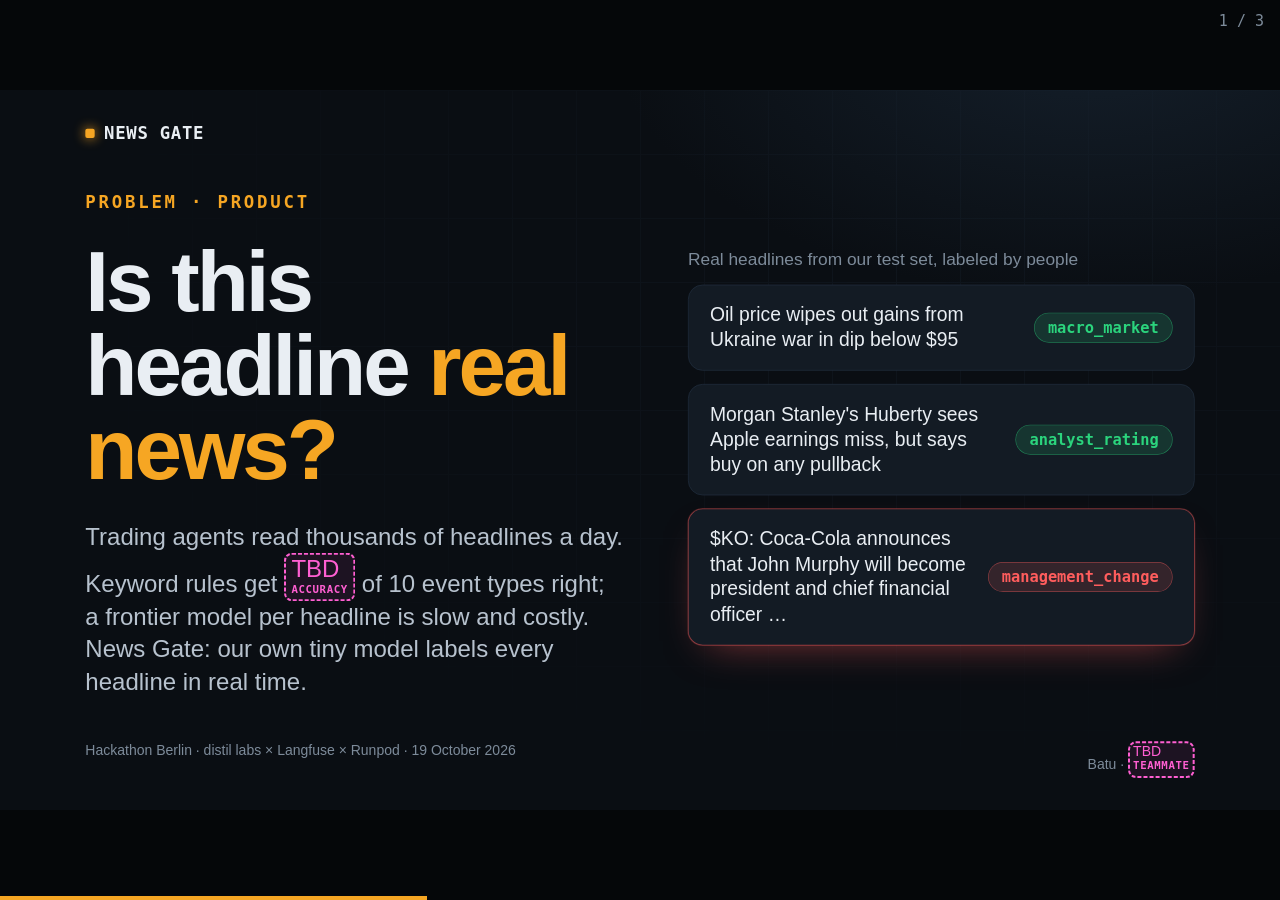
==== pitch/slides.html @ ec7ae5cb "Pitch: 3 slides, 60-second script, demo runbook, jury Q&A and live demo script for News Gate" ====
<!doctype html>
<html lang="en">
<head>
<meta charset="utf-8">
<meta name="viewport" content="width=device-width, initial-scale=1">
<title>News Gate · Pitch</title>

<!--
  NUMBERS FROM THE DAY: fill in this block, nothing else.
  null = still open; the slide then shows a pink dashed "TBD" box, so nothing unfinished goes on stage unnoticed.
  Values are shown exactly as typed, so write the unit too ("94%", "$0.03", "180 ms", "40,000").
  Sources: `uv run experiment ...` summaries, the Langfuse runs and pairs_signal/README.md (see demo-runbook.md).
  Dataset values as of fm/pairs-prep fbb24c0 (README, may change while the datasets grow):
  rules_event 30.5% (fixed test set of 400 headlines).
-->
<script type="application/json" id="numbers">
{
  "team": ["Batu", null],
  "baseline": { "rules_event": null },
  "small": { "name": null, "accuracy": null, "cost_per_1k": null, "latency": null },
  "big":   { "name": "Claude Haiku 5.5", "accuracy": null, "cost_per_1k": null, "latency": null },
  "loop":  { "v1_accuracy": null, "v2_accuracy": null, "v1_errors": null }
}
</script>

<style>
  /* Pitch deck. Arrow keys, space or click to move. N shows speaker notes, F full screen.
     No external files: system fonts, inline SVG, so it runs offline. */
  :root {
    --bg: #0a0e13; --bg2: #0f151c; --panel: #131b24; --panel2: #18222d; --line: #223040;
    --ink: #e9eef3; --soft: #b7c2ce; --muted: #7d8b9a;
    --amber: #f6a623; --amber-soft: rgba(246, 166, 35, .14);
    --up: #2bd47d; --up-soft: rgba(43, 212, 125, .14);
    --down: #ff5d5d; --down-soft: rgba(255, 93, 93, .14);
    --todo: #ff5fd2;
    --sans: "Inter", "SF Pro Display", -apple-system, "Helvetica Neue", "Segoe UI", Arial, sans-serif;
    --mono: "JetBrains Mono", "SF Mono", Menlo, Consolas, monospace;
  }
  * { margin: 0; box-sizing: border-box; }
  html, body { height: 100%; background: #050709; overflow: hidden; }
  #stage { position: absolute; left: 50%; top: 50%; width: 1920px; height: 1080px; transform-origin: 0 0; }
  #stage > section {
    position: absolute; inset: 0; overflow: hidden; padding: 120px 128px 132px;
    background: radial-gradient(1200px 700px at 85% -10%, #15202c 0%, rgba(21, 32, 44, 0) 60%), var(--bg);
    color: var(--ink); font-family: var(--sans);
    opacity: 0; pointer-events: none; transition: opacity .4s ease;
  }
  #stage > section::before {
    content: ""; position: absolute; inset: 0; pointer-events: none;
    background-image: linear-gradient(var(--line) 1px, transparent 1px), linear-gradient(90deg, var(--line) 1px, transparent 1px);
    background-size: 96px 96px; opacity: .22;
    mask-image: radial-gradient(ellipse at 70% 30%, #000 0%, transparent 70%);
  }
  #stage > section > * { position: relative; }
  #stage > section > .foot, #stage > section > .brand { position: absolute; }
  #stage > section.on { opacity: 1; pointer-events: auto; }
  #stage > section > aside { display: none; }

  /* Type, sized for the back of the room */
  .kicker { font: 600 26px/1 var(--mono); letter-spacing: .16em; text-transform: uppercase; color: var(--amber); }
  h1 { font-size: 128px; line-height: .98; font-weight: 750; letter-spacing: -.035em; }
  h2 { font-size: 84px; line-height: 1.02; font-weight: 720; letter-spacing: -.03em; }
  h1 em, h2 em { font-style: normal; color: var(--amber); }
  .lead { font-size: 36px; line-height: 1.35; color: var(--soft); }
  .small { font-size: 26px; line-height: 1.4; color: var(--muted); }
  .mono { font-family: var(--mono); }
  .up { color: var(--up); } .down { color: var(--down); }
  .big { font-weight: 750; letter-spacing: -.04em; line-height: 1; }
  .foot {
    left: 128px; right: 128px; bottom: 48px; display: flex; justify-content: space-between; gap: 48px;
    font-size: 21px; line-height: 1.35; color: var(--muted);
  }
  .brand { position: absolute; left: 128px; top: 52px; display: flex; align-items: center; gap: 14px; font: 700 26px/1 var(--mono); letter-spacing: .04em; color: var(--ink); }
  .brand i { width: 14px; height: 14px; border-radius: 3px; background: var(--amber); box-shadow: 0 0 18px var(--amber); }

  .panel { background: linear-gradient(180deg, var(--panel2), var(--panel)); border: 1px solid var(--line); border-radius: 28px; padding: 40px 44px; }
  .panel.hot { border-color: rgba(246, 166, 35, .6); }
  .pill { display: inline-flex; align-items: center; gap: 10px; padding: 10px 20px; border-radius: 99px; font: 600 23px/1 var(--mono); border: 1px solid var(--line); background: var(--panel); color: var(--soft); white-space: nowrap; }
  .pill.shock { color: var(--down); border-color: rgba(255, 93, 93, .45); background: var(--down-soft); }
  .pill.ok { color: var(--up); border-color: rgba(43, 212, 125, .45); background: var(--up-soft); }
  .arrow { font-size: 60px; line-height: 1; color: var(--muted); text-align: center; }
  .step .kicker { font-size: 19px; color: var(--muted); }
  .step.hot .kicker { color: var(--amber); }
  .step p + p { font-size: 32px; font-weight: 650; margin-top: 12px; line-height: 1.2; }

  /* Placeholders from the numbers block */
  .v { white-space: nowrap; }
  .v.todo {
    display: inline-block; color: var(--todo); border: 3px dashed var(--todo); border-radius: 12px;
    padding: 0 .22em; line-height: 1.15; background: rgba(255, 95, 210, .08);
  }
  .v.todo::after { content: attr(data-hint); display: block; font: 600 16px/1.2 var(--mono); letter-spacing: .06em; text-transform: uppercase; padding-bottom: 6px; }

  /* Entrance: .rise children slide up in order when the slide shows */
  .rise { opacity: 0; transform: translateY(28px); }
  section.on .rise { animation: rise .7s cubic-bezier(.2, .8, .2, 1) forwards; animation-delay: calc(var(--d, 0) * 100ms + 100ms); }
  @keyframes rise { to { opacity: 1; transform: none; } }
  @media (prefers-reduced-motion: reduce) {
    #stage > section { transition: none; }
    .rise, section.on .rise { animation: none; opacity: 1; transform: none; }
  }

  /* Headline feed */
  .feed { display: flex; flex-direction: column; gap: 20px; }
  .feed .row { display: grid; grid-template-columns: 1fr auto; align-items: center; gap: 28px; padding: 26px 32px; border-radius: 22px; background: var(--panel); border: 1px solid var(--line); }
  .feed .row p { font-size: 29px; line-height: 1.3; color: var(--ink); }
  .feed .row .t { font: 500 20px/1 var(--mono); color: var(--muted); margin-bottom: 10px; }
  .feed .row.hot { border-color: rgba(255, 93, 93, .55); box-shadow: 0 0 0 1px rgba(255, 93, 93, .25), 0 24px 60px -30px rgba(255, 93, 93, .55); }

  /* Label grid */
  .labels { display: grid; grid-template-columns: repeat(5, 1fr); gap: 18px; }
  .labels div { padding: 22px 24px; border-radius: 20px; background: var(--panel); border: 1px solid var(--line); }
  .labels div.s { border-color: rgba(255, 93, 93, .45); background: linear-gradient(180deg, rgba(255, 93, 93, .1), var(--panel)); }
  .labels b { display: block; font: 600 22px/1.2 var(--mono); color: var(--ink); }
  .labels div.s b { color: var(--down); }
  .labels span { display: block; margin-top: 10px; font-size: 22px; line-height: 1.3; color: var(--muted); }

  /* Terminal */
  .term { background: #070a0d; border: 1px solid var(--line); border-radius: 22px; overflow: hidden; font: 500 32px/1.65 var(--mono); }
  .term .bar { display: flex; gap: 10px; padding: 18px 22px; background: #0e141a; border-bottom: 1px solid var(--line); }
  .term .bar i { width: 14px; height: 14px; border-radius: 50%; background: #2a3644; }
  .term .bar span { margin-left: 12px; font-size: 20px; color: var(--muted); }
  .term pre { padding: 30px 40px; font: inherit; white-space: pre-wrap; color: var(--soft); }
  .term .k { color: var(--muted); display: inline-block; width: 9ch; }
  .term .p { color: var(--amber); }
  .term .v.todo { font-size: 24px; vertical-align: middle; }
  .term .v.todo::after { font-size: 14px; }

  /* Metric tiles */
  .metric { display: grid; grid-template-rows: auto 1fr; gap: 26px; }
  .metric h3 { font: 600 24px/1 var(--mono); letter-spacing: .12em; text-transform: uppercase; color: var(--muted); }
  .vs { display: grid; grid-template-columns: minmax(0, 1fr) minmax(0, 1fr); border-radius: 22px; overflow: hidden; border: 1px solid var(--line); }
  .vs > div { padding: 30px 26px 34px; background: var(--panel); }
  .vs > div + div { border-left: 1px solid var(--line); background: var(--bg2); }
  .vs .who { font: 600 21px/1.3 var(--mono); color: var(--muted); }
  .vs .who b { color: var(--amber); font-weight: 600; }
  .vs .num { margin-top: 16px; font-size: 58px; white-space: nowrap; font-weight: 720; letter-spacing: -.03em; line-height: 1.05; }
  .vs .num .v.todo { font-size: 52px; }
  .vs .who .v.todo { font-size: 19px; margin-top: 4px; }
  .vs .who .v.todo::after { font-size: 12px; }

  #notes { display: none; position: fixed; left: 0; right: 0; bottom: 0; max-height: 40vh; overflow: auto; padding: 16px 24px; background: rgba(5, 7, 9, .95); color: var(--ink); font: 20px/1.45 var(--sans); white-space: pre-wrap; z-index: 2; border-top: 1px solid var(--line); }
  body.notes #notes { display: block; }
  #count { position: fixed; right: 16px; top: 12px; color: var(--muted); font: 15px var(--mono); }
  #bar { position: fixed; left: 0; bottom: 0; height: 4px; background: var(--amber); transition: width .45s ease; }
</style>
</head>
<body>
<div id="stage">

<!-- 1 · Title -->
<section id="title">
  <div class="brand"><i></i>NEWS GATE</div>
  <div style="display:grid;grid-template-columns:1fr 760px;gap:96px;align-items:center;height:100%">
    <div style="display:flex;flex-direction:column;gap:44px">
      <p class="kicker rise">Problem · product</p>
      <h1 class="rise" style="--d:1">Is this headline <em>real news?</em></h1>
      <p class="lead rise" style="--d:2;max-width:900px">Trading agents read thousands of headlines a day. Keyword rules get <span class="v" data-k="baseline.rules_event" data-hint="accuracy"></span> of 10 event types right; a frontier model per headline is slow and costly. News Gate: our own tiny model labels every headline in real time.</p>
    </div>
    <div class="feed">
      <p class="small rise" style="--d:3">Real headlines from our test set, labeled by people</p>
      <div class="row rise" style="--d:4"><p>Oil price wipes out gains from Ukraine war in dip below $95</p><span class="pill ok">macro_market</span></div>
      <div class="row rise" style="--d:5"><p>Morgan Stanley's Huberty sees Apple earnings miss, but says buy on any pullback</p><span class="pill ok">analyst_rating</span></div>
      <div class="row hot rise" style="--d:6"><p>$KO: Coca-Cola announces that John Murphy will become president and chief financial officer …</p><span class="pill shock">management_change</span></div>
    </div>
  </div>
  <div class="foot"><span>Hackathon Berlin · distil labs × Langfuse × Runpod · 19 October 2026</span><span><span class="v" data-k="team.0" data-hint="name"></span> · <span class="v" data-k="team.1" data-hint="teammate"></span></span></div>
  <aside>0:00 "Trading agents read thousands of stock headlines a day, and they need to know in real time: real news, or noise? Keyword rules get only [rules accuracy] of ten event types right. A frontier model for every headline is slow and expensive. So we built News Gate: our own tiny model that labels every headline, like this one: Coca-Cola gets a new CFO, management change, a real shock."</aside>
</section>





<!-- 6 · Loop -->
<section id="loop">
  <div style="display:grid;grid-template-columns:780px 1fr;gap:80px;height:100%;align-items:center">
    <div style="display:flex;flex-direction:column;gap:38px">
      <p class="kicker rise">The loop</p>
      <h2 class="rise" style="--d:1;font-size:76px">Collect traces on <em>Langfuse</em>, train on <em>distil labs</em>, run on <em>Runpod</em>.</h2>
      <p class="lead rise" style="--d:2;font-size:33px">Langfuse scores every answer against human labels. The misses train version 2. The test set stays fixed and is never trained on.</p>
      <div class="panel rise" style="--d:3;display:flex;align-items:center;gap:32px;padding:32px 40px">
        <div><p class="small">v1 accuracy</p><p style="font-size:72px;font-weight:720;letter-spacing:-.03em;margin-top:6px"><span class="v" data-k="loop.v1_accuracy" data-hint="v1 test"></span></p></div>
        <p style="font-size:64px;color:var(--muted)">→</p>
        <div><p class="small">v2 accuracy</p><p style="font-size:72px;font-weight:720;letter-spacing:-.03em;margin-top:6px" class="up"><span class="v" data-k="loop.v2_accuracy" data-hint="v2 test"></span></p></div>
        <div style="margin-left:auto;text-align:right"><p class="small" style="white-space:nowrap">misses fed back</p><p style="font-size:48px;font-weight:700;margin-top:10px"><span class="v" data-k="loop.v1_errors" data-hint="count"></span></p></div>
      </div>
    </div>
    <svg class="rise" style="--d:4" width="840" height="800" viewBox="0 0 840 800" role="img" aria-label="Loop: Langfuse to distil labs to Runpod and back to Langfuse">
      <defs>
        <marker id="ah" viewBox="0 0 12 12" refX="7" refY="6" markerWidth="9" markerHeight="9" orient="auto"><path d="M1 1 L11 6 L1 11 Z" fill="#f6a623"/></marker>
      </defs>
      <circle cx="420" cy="420" r="270" fill="none" stroke="#223040" stroke-width="2"/>
      <path d="M 590 210 A 270 270 0 0 1 680 520" fill="none" stroke="#f6a623" stroke-width="5" marker-end="url(#ah)"/>
      <path d="M 590 640 A 270 270 0 0 1 250 640" fill="none" stroke="#f6a623" stroke-width="5" marker-end="url(#ah)"/>
      <path d="M 160 520 A 270 270 0 0 1 250 210" fill="none" stroke="#f6a623" stroke-width="5" marker-end="url(#ah)"/>
      <g font-family="Inter, SF Pro Display, -apple-system, Helvetica Neue, Arial, sans-serif" text-anchor="middle">
        <rect x="230" y="80" width="380" height="140" rx="26" fill="#18222d" stroke="#f6a623" stroke-width="2"/>
        <text x="420" y="142" font-size="40" font-weight="700" fill="#e9eef3">Langfuse</text>
        <text x="420" y="184" font-size="22" fill="#7d8b9a" font-family="JetBrains Mono, SF Mono, Menlo, monospace">traces · scores · misses</text>
        <rect x="530" y="520" width="310" height="140" rx="26" fill="#18222d" stroke="#223040" stroke-width="2"/>
        <text x="685" y="582" font-size="40" font-weight="700" fill="#e9eef3">distil labs</text>
        <text x="685" y="624" font-size="22" fill="#7d8b9a" font-family="JetBrains Mono, SF Mono, Menlo, monospace">teacher → tiny model</text>
        <rect x="0" y="520" width="310" height="140" rx="26" fill="#18222d" stroke="#223040" stroke-width="2"/>
        <text x="155" y="582" font-size="40" font-weight="700" fill="#e9eef3">Runpod</text>
        <text x="155" y="624" font-size="22" fill="#7d8b9a" font-family="JetBrains Mono, SF Mono, Menlo, monospace">own GPU · vLLM</text>
        <text x="420" y="410" font-size="30" font-weight="700" fill="#f6a623" font-family="JetBrains Mono, SF Mono, Menlo, monospace">v1 → v2</text>
        <text x="420" y="452" font-size="22" fill="#7d8b9a">same loop, every version</text>
      </g>
    </svg>
  </div>
  <aside>0:20 "We collect traces on Langfuse, train the model on distil labs, and run it on Runpod. Langfuse scores every answer against human labels, and the misses train version two: from [v1] to [v2] accuracy, on a test set the model never saw."</aside>
</section>

<!-- 7 · Results -->
<section id="results">
  <div style="display:flex;flex-direction:column;gap:56px;height:100%;justify-content:center">
    <div>
      <p class="kicker rise">Teacher vs. tiny model</p>
      <h2 class="rise" style="--d:1;margin-top:20px;font-size:76px">Frontier quality <em>at a fraction of the cost.</em></h2>
    </div>
    <div style="display:grid;grid-template-columns:repeat(3,1fr);gap:40px">
      <div class="metric rise" style="--d:2"><h3>Accuracy · test set</h3>
        <div class="vs" style="position:relative"><div><p class="who"><b>Tiny</b><br><span class="v" data-k="small.name" data-hint="base model"></span></p><p class="num"><span class="v" data-k="small.accuracy" data-hint="tiny"></span></p></div><div><p class="who">Teacher<br><span class="v" data-k="big.name" data-hint="teacher"></span></p><p class="num"><span class="v" data-k="big.accuracy" data-hint="big"></span></p></div></div>
      </div>
      <div class="metric rise" style="--d:3"><h3>Cost per 1,000 calls</h3>
        <div class="vs"><div><p class="who"><b>Tiny</b><br>Runpod GPU</p><p class="num up"><span class="v" data-k="small.cost_per_1k" data-hint="tiny"></span></p></div><div><p class="who">Teacher<br>Claude API</p><p class="num"><span class="v" data-k="big.cost_per_1k" data-hint="big"></span></p></div></div>
      </div>
      <div class="metric rise" style="--d:4"><h3>Latency per call</h3>
        <div class="vs"><div><p class="who"><b>Tiny</b><br>Runpod GPU</p><p class="num up"><span class="v" data-k="small.latency" data-hint="tiny"></span></p></div><div><p class="who">Teacher<br>Claude API</p><p class="num"><span class="v" data-k="big.latency" data-hint="big"></span></p></div></div>
      </div>
    </div>
  </div>
  <div class="foot"><span>Accuracy against human labels on a fixed, label-balanced test set the model never trained on. Keyword baseline: <span class="v" data-k="baseline.rules_event" data-hint="rules"></span>. Tiny cost = latency × Runpod price per GPU-second. Teacher cost = tokens × list price.</span></div>
  <aside>0:40 "The result: frontier quality at a fraction of the cost. [tiny accuracy] versus [teacher accuracy] for the teacher, at [tiny cost] instead of [teacher cost] per thousand calls, in [tiny latency], on our own GPU. News Gate. Thank you."</aside>
</section>



</div>
<div id="notes"></div>
<div id="count"></div>
<div id="bar"></div>
<script>
  const N = JSON.parse(document.getElementById("numbers").textContent);
  const get = k => k.split(".").reduce((o, p) => (o == null ? undefined : o[p]), N);

  // Fill placeholders; open values stay visible as pink TBD boxes.
  for (const el of document.querySelectorAll(".v[data-k]")) {
    const v = get(el.dataset.k);
    const open = v === null || v === undefined || v === "";
    el.classList.toggle("todo", open);
    el.textContent = open ? "TBD" : String(v);
  }


  // Deck controls
  const stage = document.getElementById("stage");
  const slides = [...stage.querySelectorAll(":scope > section")];
  const notes = document.getElementById("notes");
  const count = document.getElementById("count");
  const bar = document.getElementById("bar");
  let i = Math.max(0, slides.findIndex(s => "#" + s.id === location.hash));
  function fit() {
    const k = Math.min(innerWidth / 1920, innerHeight / 1080);
    stage.style.transform = `scale(${k}) translate(-50%, -50%)`;
  }
  function show(n) {
    i = Math.min(slides.length - 1, Math.max(0, n));
    slides.forEach((s, j) => s.classList.toggle("on", j === i));
    const a = slides[i].querySelector(":scope > aside");
    notes.textContent = a ? a.textContent.trim() : "";
    count.textContent = `${i + 1} / ${slides.length}`;
    bar.style.width = `${((i + 1) / slides.length) * 100}%`;
    history.replaceState(null, "", "#" + slides[i].id);
  }
  addEventListener("resize", fit);
  addEventListener("keydown", e => {
    if (["ArrowRight", "ArrowDown", "PageDown", " ", "Enter"].includes(e.key)) { e.preventDefault(); show(i + 1); }
    else if (["ArrowLeft", "ArrowUp", "PageUp", "Backspace"].includes(e.key)) { e.preventDefault(); show(i - 1); }
    else if (e.key === "Home") show(0);
    else if (e.key === "End") show(slides.length - 1);
    else if (e.key === "n" || e.key === "N") document.body.classList.toggle("notes");
    else if (e.key === "f" || e.key === "F") document.fullscreenElement ? document.exitFullscreen() : document.documentElement.requestFullscreen();
  });
  addEventListener("click", e => { if (!e.target.closest("a")) show(e.clientX < innerWidth / 3 ? i - 1 : i + 1); });
  fit(); show(i);
</script>
</body>
</html>
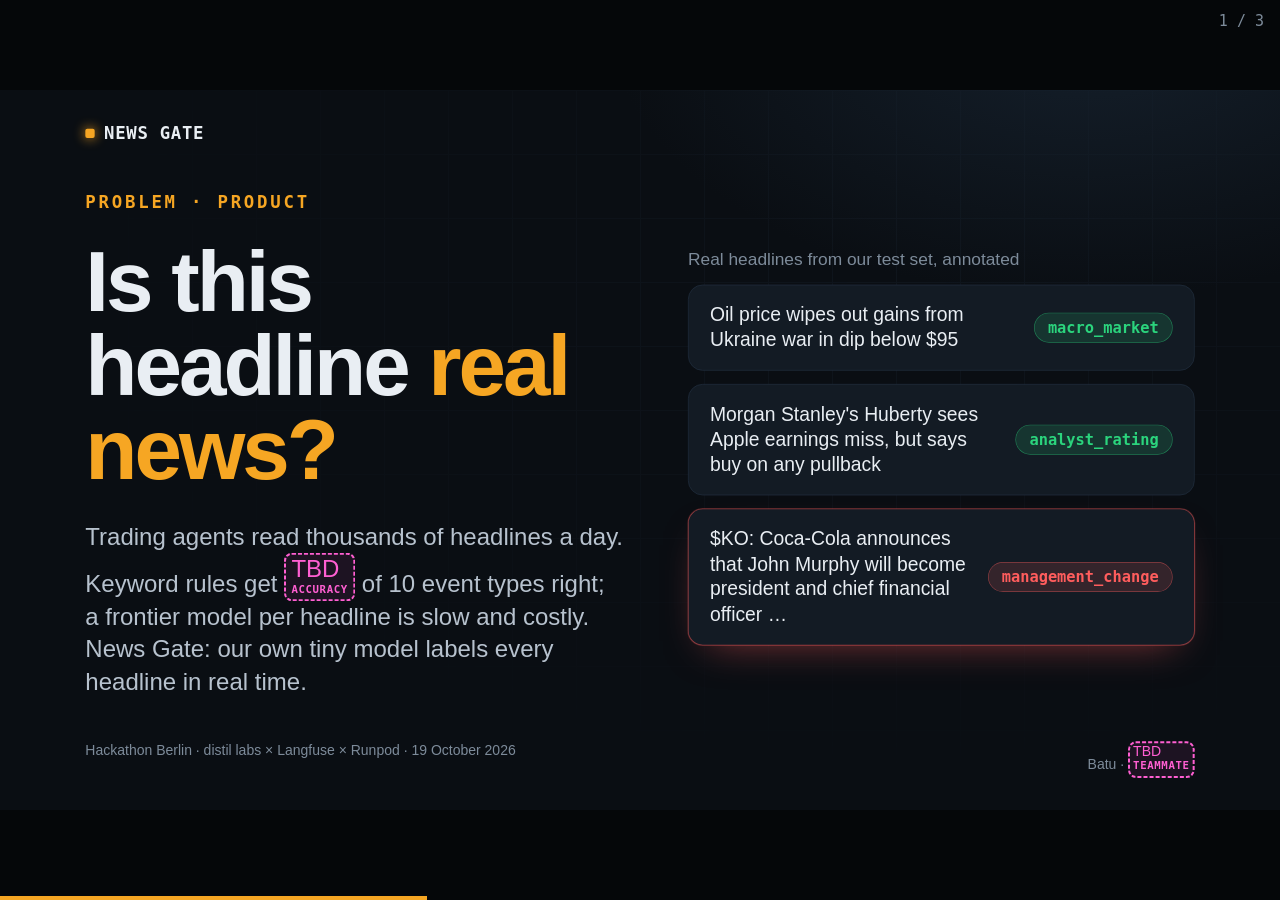
==== commit d9c8c4fd: "Pitch: GLM 5.3 teacher at 79.25%, v2 adds 1,000 synthetic headlines from distil labs, annotated labe" ====
--- a/pitch/slides.html
+++ b/pitch/slides.html
@@ -18,8 +18,8 @@
   "team": ["Batu", null],
   "baseline": { "rules_event": null },
   "small": { "name": null, "accuracy": null, "cost_per_1k": null, "latency": null },
-  "big":   { "name": "Claude Haiku 5.5", "accuracy": null, "cost_per_1k": null, "latency": null },
-  "loop":  { "v1_accuracy": null, "v2_accuracy": null, "v1_errors": null }
+  "big":   { "name": "GLM 5.3 (teacher)", "accuracy": "79.25%", "cost_per_1k": null, "latency": null },
+  "loop":  { "v1_accuracy": null, "v2_accuracy": null, "v2_synthetic": "1,000" }
 }
 </script>
 
@@ -158,7 +158,7 @@
       <p class="lead rise" style="--d:2;max-width:900px">Trading agents read thousands of headlines a day. Keyword rules get <span class="v" data-k="baseline.rules_event" data-hint="accuracy"></span> of 10 event types right; a frontier model per headline is slow and costly. News Gate: our own tiny model labels every headline in real time.</p>
     </div>
     <div class="feed">
-      <p class="small rise" style="--d:3">Real headlines from our test set, labeled by people</p>
+      <p class="small rise" style="--d:3">Real headlines from our test set, annotated</p>
       <div class="row rise" style="--d:4"><p>Oil price wipes out gains from Ukraine war in dip below $95</p><span class="pill ok">macro_market</span></div>
       <div class="row rise" style="--d:5"><p>Morgan Stanley's Huberty sees Apple earnings miss, but says buy on any pullback</p><span class="pill ok">analyst_rating</span></div>
       <div class="row hot rise" style="--d:6"><p>$KO: Coca-Cola announces that John Murphy will become president and chief financial officer …</p><span class="pill shock">management_change</span></div>
@@ -178,12 +178,12 @@
     <div style="display:flex;flex-direction:column;gap:38px">
       <p class="kicker rise">The loop</p>
       <h2 class="rise" style="--d:1;font-size:76px">Collect traces on <em>Langfuse</em>, train on <em>distil labs</em>, run on <em>Runpod</em>.</h2>
-      <p class="lead rise" style="--d:2;font-size:33px">Langfuse scores every answer against human labels. The misses train version 2. The test set stays fixed and is never trained on.</p>
+      <p class="lead rise" style="--d:2;font-size:33px">Langfuse scores every answer. Version 2 adds 1,000 synthetic headlines generated by distil labs. The test set stays fixed and is never trained on.</p>
       <div class="panel rise" style="--d:3;display:flex;align-items:center;gap:32px;padding:32px 40px">
         <div><p class="small">v1 accuracy</p><p style="font-size:72px;font-weight:720;letter-spacing:-.03em;margin-top:6px"><span class="v" data-k="loop.v1_accuracy" data-hint="v1 test"></span></p></div>
         <p style="font-size:64px;color:var(--muted)">→</p>
         <div><p class="small">v2 accuracy</p><p style="font-size:72px;font-weight:720;letter-spacing:-.03em;margin-top:6px" class="up"><span class="v" data-k="loop.v2_accuracy" data-hint="v2 test"></span></p></div>
-        <div style="margin-left:auto;text-align:right"><p class="small" style="white-space:nowrap">misses fed back</p><p style="font-size:48px;font-weight:700;margin-top:10px"><span class="v" data-k="loop.v1_errors" data-hint="count"></span></p></div>
+        <div style="margin-left:auto;text-align:right"><p class="small" style="white-space:nowrap">synthetic headlines</p><p style="font-size:48px;font-weight:700;margin-top:10px"><span class="v" data-k="loop.v2_synthetic" data-hint="count"></span></p></div>
       </div>
     </div>
     <svg class="rise" style="--d:4" width="840" height="800" viewBox="0 0 840 800" role="img" aria-label="Loop: Langfuse to distil labs to Runpod and back to Langfuse">
@@ -197,7 +197,7 @@
       <g font-family="Inter, SF Pro Display, -apple-system, Helvetica Neue, Arial, sans-serif" text-anchor="middle">
         <rect x="230" y="80" width="380" height="140" rx="26" fill="#18222d" stroke="#f6a623" stroke-width="2"/>
         <text x="420" y="142" font-size="40" font-weight="700" fill="#e9eef3">Langfuse</text>
-        <text x="420" y="184" font-size="22" fill="#7d8b9a" font-family="JetBrains Mono, SF Mono, Menlo, monospace">traces · scores · misses</text>
+        <text x="420" y="184" font-size="22" fill="#7d8b9a" font-family="JetBrains Mono, SF Mono, Menlo, monospace">traces · scores · evals</text>
         <rect x="530" y="520" width="310" height="140" rx="26" fill="#18222d" stroke="#223040" stroke-width="2"/>
         <text x="685" y="582" font-size="40" font-weight="700" fill="#e9eef3">distil labs</text>
         <text x="685" y="624" font-size="22" fill="#7d8b9a" font-family="JetBrains Mono, SF Mono, Menlo, monospace">teacher → tiny model</text>
@@ -209,7 +209,7 @@
       </g>
     </svg>
   </div>
-  <aside>0:20 "We collect traces on Langfuse, train the model on distil labs, and run it on Runpod. Langfuse scores every answer against human labels, and the misses train version two: from [v1] to [v2] accuracy, on a test set the model never saw."</aside>
+  <aside>0:20 "We collect traces on Langfuse, train the model on distil labs, and run it on Runpod. Langfuse scores every answer, and version two adds 1,000 synthetic headlines generated by distil labs: from [v1] to [v2] accuracy, on a test set the model never saw."</aside>
 </section>
 
 <!-- 7 · Results -->
@@ -224,15 +224,15 @@
         <div class="vs" style="position:relative"><div><p class="who"><b>Tiny</b><br><span class="v" data-k="small.name" data-hint="base model"></span></p><p class="num"><span class="v" data-k="small.accuracy" data-hint="tiny"></span></p></div><div><p class="who">Teacher<br><span class="v" data-k="big.name" data-hint="teacher"></span></p><p class="num"><span class="v" data-k="big.accuracy" data-hint="big"></span></p></div></div>
       </div>
       <div class="metric rise" style="--d:3"><h3>Cost per 1,000 calls</h3>
-        <div class="vs"><div><p class="who"><b>Tiny</b><br>Runpod GPU</p><p class="num up"><span class="v" data-k="small.cost_per_1k" data-hint="tiny"></span></p></div><div><p class="who">Teacher<br>Claude API</p><p class="num"><span class="v" data-k="big.cost_per_1k" data-hint="big"></span></p></div></div>
+        <div class="vs"><div><p class="who"><b>Tiny</b><br>Runpod GPU</p><p class="num up"><span class="v" data-k="small.cost_per_1k" data-hint="tiny"></span></p></div><div><p class="who">Teacher<br>GLM 5.3</p><p class="num"><span class="v" data-k="big.cost_per_1k" data-hint="big"></span></p></div></div>
       </div>
       <div class="metric rise" style="--d:4"><h3>Latency per call</h3>
-        <div class="vs"><div><p class="who"><b>Tiny</b><br>Runpod GPU</p><p class="num up"><span class="v" data-k="small.latency" data-hint="tiny"></span></p></div><div><p class="who">Teacher<br>Claude API</p><p class="num"><span class="v" data-k="big.latency" data-hint="big"></span></p></div></div>
+        <div class="vs"><div><p class="who"><b>Tiny</b><br>Runpod GPU</p><p class="num up"><span class="v" data-k="small.latency" data-hint="tiny"></span></p></div><div><p class="who">Teacher<br>GLM 5.3</p><p class="num"><span class="v" data-k="big.latency" data-hint="big"></span></p></div></div>
       </div>
     </div>
   </div>
-  <div class="foot"><span>Accuracy against human labels on a fixed, label-balanced test set the model never trained on. Keyword baseline: <span class="v" data-k="baseline.rules_event" data-hint="rules"></span>. Tiny cost = latency × Runpod price per GPU-second. Teacher cost = tokens × list price.</span></div>
-  <aside>0:40 "The result: frontier quality at a fraction of the cost. [tiny accuracy] versus [teacher accuracy] for the teacher, at [tiny cost] instead of [teacher cost] per thousand calls, in [tiny latency], on our own GPU. News Gate. Thank you."</aside>
+  <div class="foot"><span>Exact category match against annotated labels on a fixed, label-balanced test set the model never trained on. Keyword baseline: <span class="v" data-k="baseline.rules_event" data-hint="rules"></span>. Tiny cost = latency × Runpod price per GPU-second. Teacher accuracy: distil labs teacher evaluation on the 400 test headlines.</span></div>
+  <aside>0:40 "The result: frontier quality at a fraction of the cost. [tiny accuracy] versus 79.25 percent for the GLM 5.3 teacher, at [tiny cost] instead of [teacher cost] per thousand calls, in [tiny latency], on our own GPU. News Gate. Thank you."</aside>
 </section>
 
 
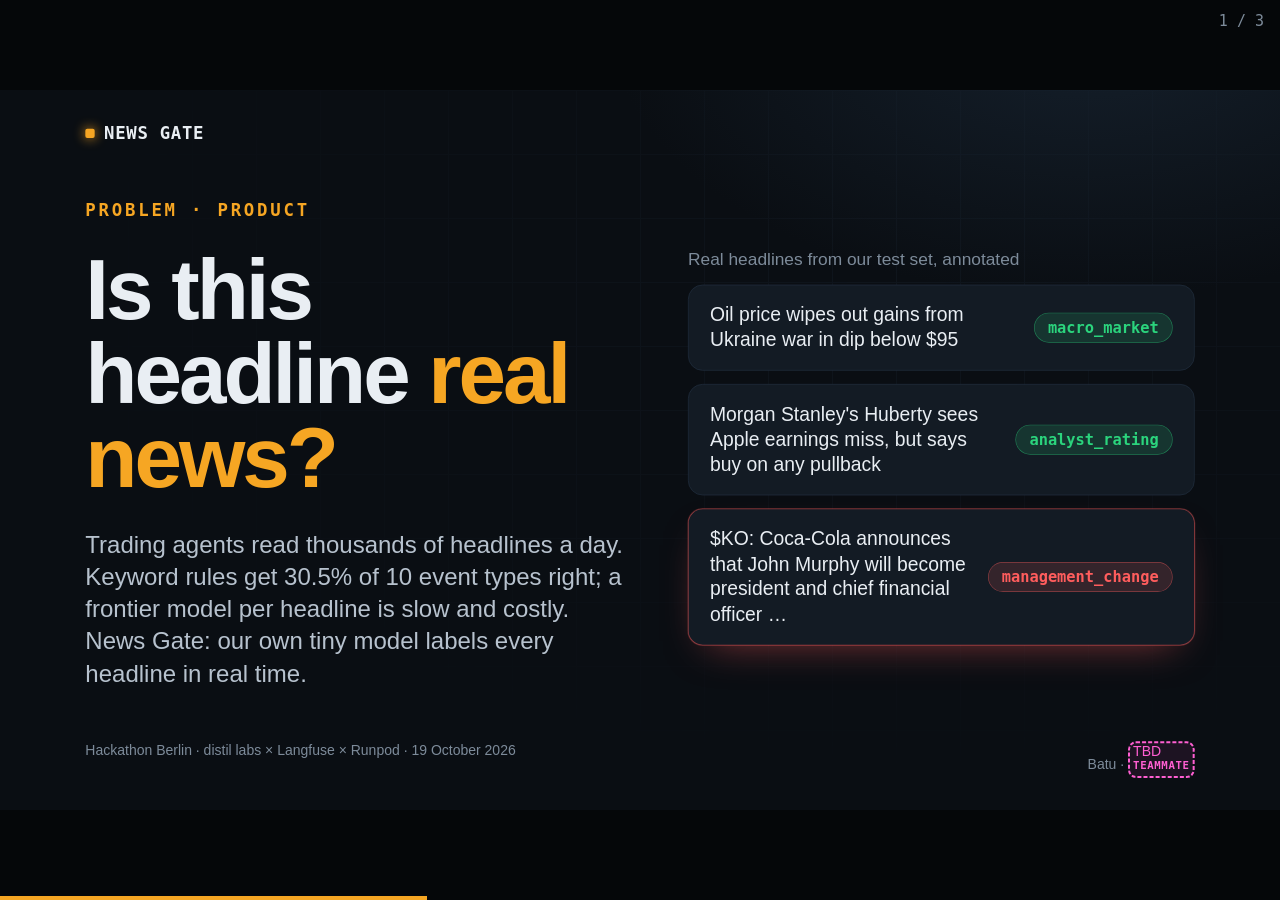
==== commit 077967a3: "Pitch: real results (0.8B student 88.0% beats GLM 5.3 teacher 79.25%, untrained 55.75%, rules 30.5%)" ====
--- a/pitch/slides.html
+++ b/pitch/slides.html
@@ -11,15 +11,16 @@
   Values are shown exactly as typed, so write the unit too ("94%", "$0.03", "180 ms", "40,000").
   Sources: `uv run experiment ...` summaries, the Langfuse runs and pairs_signal/README.md (see demo-runbook.md).
   Dataset values as of fm/pairs-prep fbb24c0 (README, may change while the datasets grow):
-  rules_event 30.5% (fixed test set of 400 headlines).
+  Accuracy = exact category match on the fixed test set of 400 headlines (distil labs evaluation, 2026-10-19).
+  Judge scores, if asked: untrained 57.75%, v1 89.5%, teacher 83.75%. cost_per_1k and latency stay hidden until filled.
 -->
 <script type="application/json" id="numbers">
 {
   "team": ["Batu", null],
-  "baseline": { "rules_event": null },
-  "small": { "name": null, "accuracy": null, "cost_per_1k": null, "latency": null },
+  "baseline": { "rules_event": "30.5%", "untrained": "55.75%" },
+  "small": { "name": "Qwen3.5-0.8B", "accuracy": "88.0%", "cost_per_1k": null, "latency": null },
   "big":   { "name": "GLM 5.3 (teacher)", "accuracy": "79.25%", "cost_per_1k": null, "latency": null },
-  "loop":  { "v1_accuracy": null, "v2_accuracy": null, "v2_synthetic": "1,000" }
+  "loop":  { "v1_accuracy": "88.0%", "v2_accuracy": "training", "v2_synthetic": "1,000" }
 }
 </script>
 
@@ -139,6 +140,15 @@
   .vs .who .v.todo { font-size: 19px; margin-top: 4px; }
   .vs .who .v.todo::after { font-size: 12px; }
 
+  .bars { display: flex; flex-direction: column; gap: 22px; }
+  .bars > div { display: grid; grid-template-columns: 560px 1fr 190px; align-items: center; gap: 32px; }
+  .bars p { font-size: 34px; font-weight: 650; color: var(--soft); white-space: nowrap; }
+  .bars i { display: block; height: 56px; border-radius: 14px; background: var(--panel); border: 1px solid var(--line); overflow: hidden; }
+  .bars b { display: block; height: 100%; width: 0; background: #3a4757; border-radius: 13px; }
+  .bars > div > span { font-size: 54px; font-weight: 750; letter-spacing: -.03em; text-align: right; }
+  .bars .hot p { color: var(--ink); }
+  .bars .hot b { background: var(--amber); }
+  .bars .hot > span { color: var(--amber); }
   #notes { display: none; position: fixed; left: 0; right: 0; bottom: 0; max-height: 40vh; overflow: auto; padding: 16px 24px; background: rgba(5, 7, 9, .95); color: var(--ink); font: 20px/1.45 var(--sans); white-space: pre-wrap; z-index: 2; border-top: 1px solid var(--line); }
   body.notes #notes { display: block; }
   #count { position: fixed; right: 16px; top: 12px; color: var(--muted); font: 15px var(--mono); }
@@ -165,7 +175,7 @@
     </div>
   </div>
   <div class="foot"><span>Hackathon Berlin · distil labs × Langfuse × Runpod · 19 October 2026</span><span><span class="v" data-k="team.0" data-hint="name"></span> · <span class="v" data-k="team.1" data-hint="teammate"></span></span></div>
-  <aside>0:00 "Trading agents read thousands of stock headlines a day, and they need to know in real time: real news, or noise? Keyword rules get only [rules accuracy] of ten event types right. A frontier model for every headline is slow and expensive. So we built News Gate: our own tiny model that labels every headline, like this one: Coca-Cola gets a new CFO, management change, a real shock."</aside>
+  <aside>0:00 "Trading agents read thousands of stock headlines a day, and they need to know in real time: real news, or noise? Keyword rules get only 30.5 percent of ten event types right. A frontier model for every headline is slow and expensive. So we built News Gate: our own tiny model that labels every headline, like this one: Coca-Cola gets a new CFO, management change, a real shock."</aside>
 </section>
 
 
@@ -178,12 +188,13 @@
     <div style="display:flex;flex-direction:column;gap:38px">
       <p class="kicker rise">The loop</p>
       <h2 class="rise" style="--d:1;font-size:76px">Collect traces on <em>Langfuse</em>, train on <em>distil labs</em>, run on <em>Runpod</em>.</h2>
-      <p class="lead rise" style="--d:2;font-size:33px">Langfuse scores every answer. Version 2 adds 1,000 synthetic headlines generated by distil labs. The test set stays fixed and is never trained on.</p>
-      <div class="panel rise" style="--d:3;display:flex;align-items:center;gap:32px;padding:32px 40px">
-        <div><p class="small">v1 accuracy</p><p style="font-size:72px;font-weight:720;letter-spacing:-.03em;margin-top:6px"><span class="v" data-k="loop.v1_accuracy" data-hint="v1 test"></span></p></div>
-        <p style="font-size:64px;color:var(--muted)">→</p>
-        <div><p class="small">v2 accuracy</p><p style="font-size:72px;font-weight:720;letter-spacing:-.03em;margin-top:6px" class="up"><span class="v" data-k="loop.v2_accuracy" data-hint="v2 test"></span></p></div>
-        <div style="margin-left:auto;text-align:right"><p class="small" style="white-space:nowrap">synthetic headlines</p><p style="font-size:48px;font-weight:700;margin-top:10px"><span class="v" data-k="loop.v2_synthetic" data-hint="count"></span></p></div>
+      <p class="lead rise" style="--d:2;font-size:33px">Langfuse scores every answer. Version 1: 1,500 annotated headlines, 2 epochs, 6.6 minutes of training. Version 2 adds 1,000 synthetic headlines generated by distil labs. The test set stays fixed.</p>
+      <div class="panel rise" style="--d:3;display:flex;align-items:center;gap:24px;padding:32px 36px">
+        <div><p class="small">untrained</p><p style="font-size:60px;font-weight:720;letter-spacing:-.03em;margin-top:6px;color:var(--muted)"><span class="v" data-k="baseline.untrained" data-hint="base"></span></p></div>
+        <p style="font-size:52px;color:var(--muted)">→</p>
+        <div><p class="small">v1 · 6.6 min</p><p style="font-size:60px;font-weight:720;letter-spacing:-.03em;margin-top:6px" class="up"><span class="v" data-k="loop.v1_accuracy" data-hint="v1 test"></span></p></div>
+        <p style="font-size:52px;color:var(--muted)">→</p>
+        <div><p class="small">v2 · +<span class="v" data-k="loop.v2_synthetic" data-hint="count"></span></p><p style="font-size:36px;font-weight:700;margin-top:18px;color:var(--soft)"><span class="v" data-k="loop.v2_accuracy" data-hint="v2 test"></span></p></div>
       </div>
     </div>
     <svg class="rise" style="--d:4" width="840" height="800" viewBox="0 0 840 800" role="img" aria-label="Loop: Langfuse to distil labs to Runpod and back to Langfuse">
@@ -209,20 +220,23 @@
       </g>
     </svg>
   </div>
-  <aside>0:20 "We collect traces on Langfuse, train the model on distil labs, and run it on Runpod. Langfuse scores every answer, and version two adds 1,000 synthetic headlines generated by distil labs: from [v1] to [v2] accuracy, on a test set the model never saw."</aside>
+  <aside>0:20 "We collect traces on Langfuse, train the model on distil labs, and run it on Runpod. Langfuse scores every answer. Out of the box, Qwen 3.5 with 0.8 billion parameters gets 55.75 percent; after six and a half minutes of training on distil labs, version one gets 88 percent. Version two adds 1,000 synthetic headlines from distil labs and is training right now."</aside>
 </section>
 
 <!-- 7 · Results -->
 <section id="results">
   <div style="display:flex;flex-direction:column;gap:56px;height:100%;justify-content:center">
     <div>
-      <p class="kicker rise">Teacher vs. tiny model</p>
-      <h2 class="rise" style="--d:1;margin-top:20px;font-size:76px">Frontier quality <em>at a fraction of the cost.</em></h2>
-    </div>
-    <div style="display:grid;grid-template-columns:repeat(3,1fr);gap:40px">
-      <div class="metric rise" style="--d:2"><h3>Accuracy · test set</h3>
-        <div class="vs" style="position:relative"><div><p class="who"><b>Tiny</b><br><span class="v" data-k="small.name" data-hint="base model"></span></p><p class="num"><span class="v" data-k="small.accuracy" data-hint="tiny"></span></p></div><div><p class="who">Teacher<br><span class="v" data-k="big.name" data-hint="teacher"></span></p><p class="num"><span class="v" data-k="big.accuracy" data-hint="big"></span></p></div></div>
-      </div>
+      <p class="kicker rise">Frontier quality at a fraction of the cost</p>
+      <h2 class="rise" style="--d:1;margin-top:20px;font-size:84px">Our 0.8B student <em>beats its teacher.</em></h2>
+    </div>
+    <div class="bars rise" style="--d:2">
+      <div class="hot"><p>Our <span class="v" data-k="small.name"></span>, trained</p><i><b data-w="small.accuracy"></b></i><span class="v" data-k="small.accuracy"></span></div>
+      <div><p><span class="v" data-k="big.name"></span></p><i><b data-w="big.accuracy"></b></i><span class="v" data-k="big.accuracy"></span></div>
+      <div><p>Same model, untrained</p><i><b data-w="baseline.untrained"></b></i><span class="v" data-k="baseline.untrained"></span></div>
+      <div><p>Keyword rules</p><i><b data-w="baseline.rules_event"></b></i><span class="v" data-k="baseline.rules_event"></span></div>
+    </div>
+    <div id="costrow" style="display:grid;grid-template-columns:repeat(2,1fr);gap:40px">
       <div class="metric rise" style="--d:3"><h3>Cost per 1,000 calls</h3>
         <div class="vs"><div><p class="who"><b>Tiny</b><br>Runpod GPU</p><p class="num up"><span class="v" data-k="small.cost_per_1k" data-hint="tiny"></span></p></div><div><p class="who">Teacher<br>GLM 5.3</p><p class="num"><span class="v" data-k="big.cost_per_1k" data-hint="big"></span></p></div></div>
       </div>
@@ -231,8 +245,8 @@
       </div>
     </div>
   </div>
-  <div class="foot"><span>Exact category match against annotated labels on a fixed, label-balanced test set the model never trained on. Keyword baseline: <span class="v" data-k="baseline.rules_event" data-hint="rules"></span>. Tiny cost = latency × Runpod price per GPU-second. Teacher accuracy: distil labs teacher evaluation on the 400 test headlines.</span></div>
-  <aside>0:40 "The result: frontier quality at a fraction of the cost. [tiny accuracy] versus 79.25 percent for the GLM 5.3 teacher, at [tiny cost] instead of [teacher cost] per thousand calls, in [tiny latency], on our own GPU. News Gate. Thank you."</aside>
+  <div class="foot"><span>Exact category match on 400 annotated test headlines (10 event types, label-balanced, never trained on), distil labs evaluation. Version 1: 1,500 training examples, 2 epochs.</span></div>
+  <aside>0:40 "The result: frontier quality at a fraction of the cost. Our 0.8 billion parameter student beats its own teacher: 88 percent versus 79 percent for GLM 5.3, on 400 test headlines it never saw. A tiny model, on our own GPU. News Gate. Thank you."</aside>
 </section>
 
 
@@ -253,6 +267,10 @@
     el.textContent = open ? "TBD" : String(v);
   }
 
+
+  for (const b of document.querySelectorAll("b[data-w]")) b.style.width = (parseFloat(get(b.dataset.w)) || 0) + "%";
+  const costKeys = ["small.cost_per_1k", "big.cost_per_1k", "small.latency", "big.latency"];
+  if (costKeys.every(k => get(k) == null || get(k) === "")) document.getElementById("costrow").style.display = "none";
 
   // Deck controls
   const stage = document.getElementById("stage");
